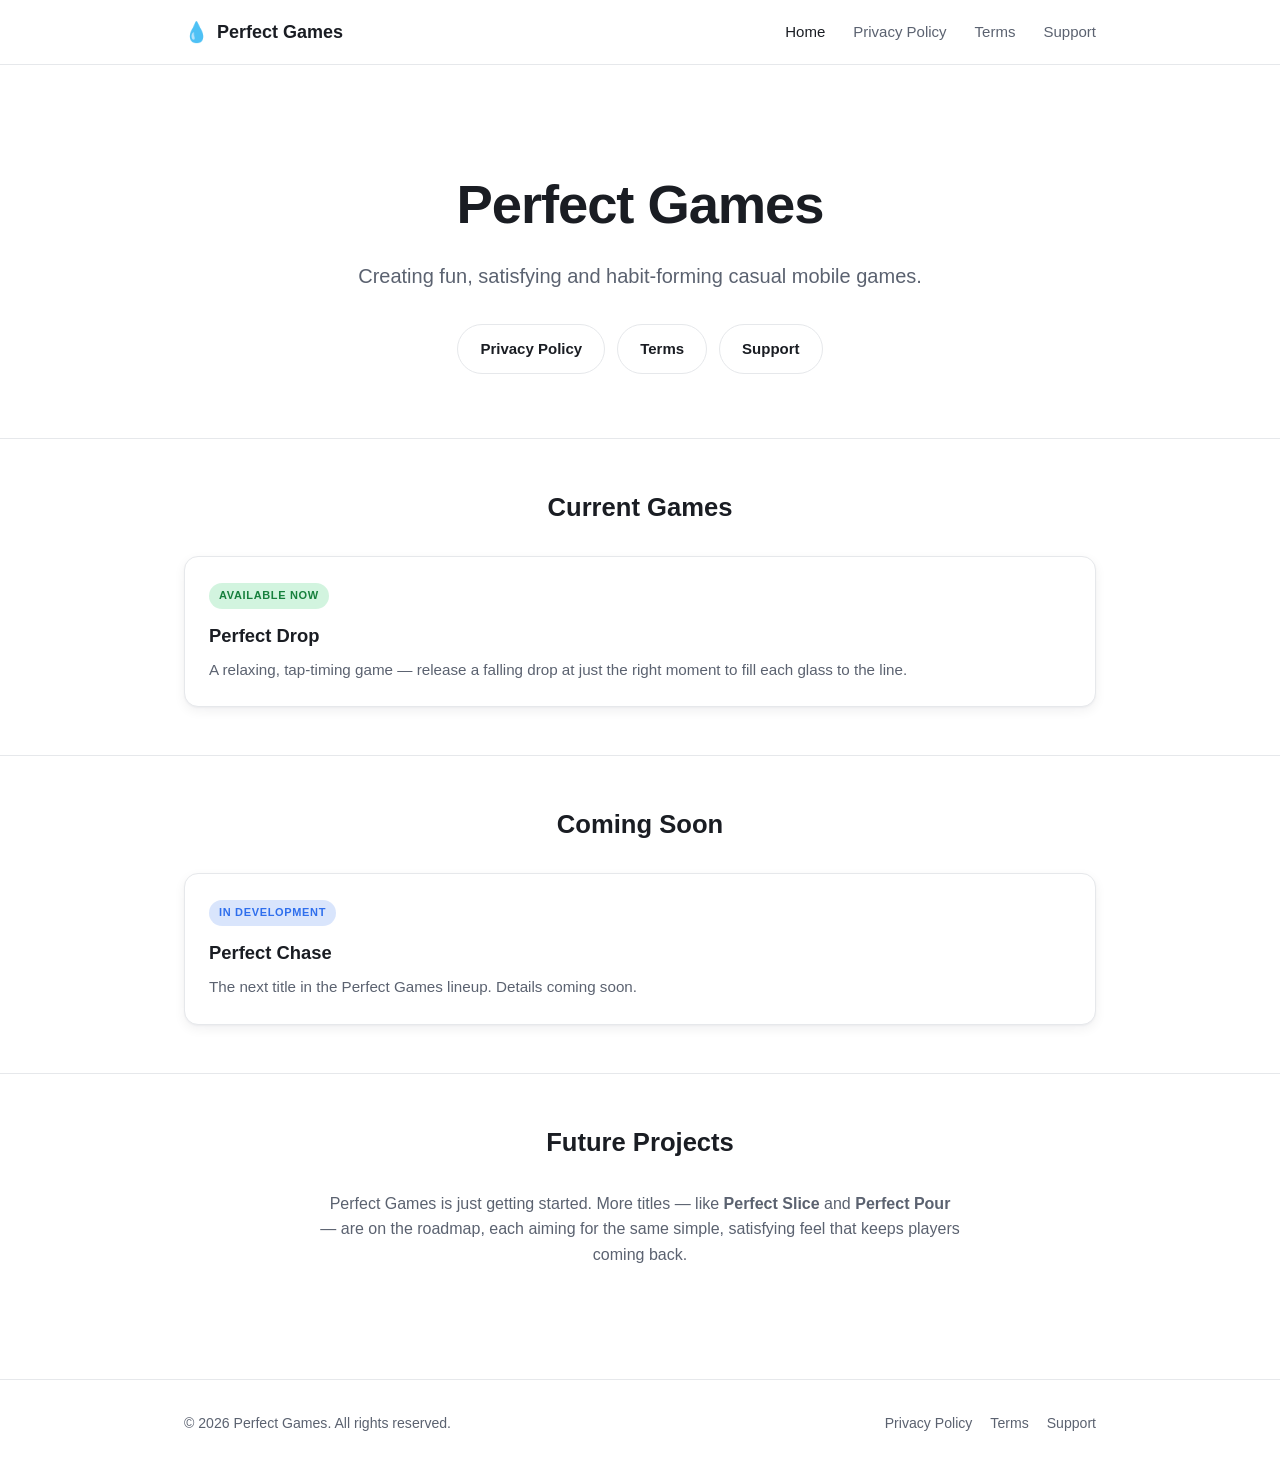
==== index.html @ cbe102f3 "Initial commit: Perfect Games studio website (homepage, privacy, terms, support)" ====
<!DOCTYPE html>
<html lang="en">
<head>
<meta charset="UTF-8" />
<meta name="viewport" content="width=device-width, initial-scale=1.0" />
<title>Perfect Games — Fun, Satisfying, Habit-Forming Mobile Games</title>
<meta name="description" content="Perfect Games is an indie mobile game studio creating fun, satisfying and habit-forming casual games, including Perfect Drop." />
<meta name="robots" content="index, follow" />
<link rel="canonical" href="https://YOUR_GITHUB_USERNAME.github.io/perfect-games-site/" />

<!-- Open Graph -->
<meta property="og:type" content="website" />
<meta property="og:title" content="Perfect Games" />
<meta property="og:description" content="Creating fun, satisfying and habit-forming casual mobile games." />
<meta property="og:url" content="https://YOUR_GITHUB_USERNAME.github.io/perfect-games-site/" />
<meta property="og:image" content="https://YOUR_GITHUB_USERNAME.github.io/perfect-games-site/assets/og-image.png" />
<meta property="og:site_name" content="Perfect Games" />

<!-- Twitter -->
<meta name="twitter:card" content="summary_large_image" />
<meta name="twitter:title" content="Perfect Games" />
<meta name="twitter:description" content="Creating fun, satisfying and habit-forming casual mobile games." />
<meta name="twitter:image" content="https://YOUR_GITHUB_USERNAME.github.io/perfect-games-site/assets/og-image.png" />

<link rel="icon" type="image/svg+xml" href="assets/favicon.svg" />
<link rel="stylesheet" href="css/style.css" />
</head>
<body data-page="home">

<header class="navbar">
  <div class="wrap">
    <a class="brand" href="index.html"><span class="drop">💧</span> Perfect Games</a>
    <nav class="nav-links">
      <a href="index.html" data-page="home">Home</a>
      <a href="privacy/index.html" data-page="privacy">Privacy Policy</a>
      <a href="terms/index.html" data-page="terms">Terms</a>
      <a href="support/index.html" data-page="support">Support</a>
    </nav>
    <button class="nav-toggle" aria-label="Toggle navigation" aria-expanded="false">☰</button>
  </div>
</header>

<main>
  <section class="hero">
    <div class="wrap">
      <h1>Perfect Games</h1>
      <p class="subtitle">Creating fun, satisfying and habit-forming casual mobile games.</p>
      <div class="hero-actions">
        <a class="btn btn-secondary" href="privacy/index.html">Privacy Policy</a>
        <a class="btn btn-secondary" href="terms/index.html">Terms</a>
        <a class="btn btn-secondary" href="support/index.html">Support</a>
      </div>
    </div>
  </section>

  <section>
    <div class="wrap">
      <h2 class="section-title">Current Games</h2>
      <div class="card-grid">
        <div class="card">
          <span class="badge badge-live">Available now</span>
          <h3>Perfect Drop</h3>
          <p>A relaxing, tap-timing game — release a falling drop at just the right moment to fill each glass to the line.</p>
        </div>
      </div>
    </div>
  </section>

  <section>
    <div class="wrap">
      <h2 class="section-title">Coming Soon</h2>
      <div class="card-grid">
        <div class="card">
          <span class="badge badge-soon">In development</span>
          <h3>Perfect Chase</h3>
          <p>The next title in the Perfect Games lineup. Details coming soon.</p>
        </div>
      </div>
    </div>
  </section>

  <section>
    <div class="wrap">
      <h2 class="section-title">Future Projects</h2>
      <p style="text-align:center; color: var(--text-muted); max-width: 640px; margin: 0 auto;">
        Perfect Games is just getting started. More titles — like <strong>Perfect Slice</strong> and
        <strong>Perfect Pour</strong> — are on the roadmap, each aiming for the same simple, satisfying
        feel that keeps players coming back.
      </p>
    </div>
  </section>
</main>

<footer>
  <div class="wrap">
    <span>© 2026 Perfect Games. All rights reserved.</span>
    <div class="footer-links">
      <a href="privacy/index.html">Privacy Policy</a>
      <a href="terms/index.html">Terms</a>
      <a href="support/index.html">Support</a>
    </div>
  </div>
</footer>

<script src="js/main.js"></script>
</body>
</html>
---- css/style.css ----
/* =========================================================
   Perfect Games — shared stylesheet
   Plain CSS, no build step. Edit the variables below to
   re-brand the whole site (see README "Customize branding").
   ========================================================= */

:root {
  --bg: #ffffff;
  --bg-alt: #f6f7f9;
  --text: #1a1d23;
  --text-muted: #5b6270;
  --border: #e6e8eb;
  --accent: #2f6fed;
  --accent-hover: #1f56c4;
  --accent-contrast: #ffffff;
  --card-bg: #ffffff;
  --code-bg: #f0f1f4;
  --radius: 14px;
  --shadow: 0 1px 2px rgba(16, 24, 40, 0.04), 0 4px 12px rgba(16, 24, 40, 0.06);
  --max-width: 960px;
}

@media (prefers-color-scheme: dark) {
  :root {
    --bg: #0e1015;
    --bg-alt: #14161d;
    --text: #e9eaee;
    --text-muted: #9aa0ac;
    --border: #262a34;
    --accent: #5b8dff;
    --accent-hover: #7ba0ff;
    --accent-contrast: #0e1015;
    --card-bg: #171a22;
    --code-bg: #1c2029;
    --shadow: 0 1px 2px rgba(0, 0, 0, 0.4), 0 8px 24px rgba(0, 0, 0, 0.35);
  }
}

* {
  box-sizing: border-box;
}

html {
  scroll-behavior: smooth;
}

body {
  margin: 0;
  background: var(--bg);
  color: var(--text);
  font-family: -apple-system, BlinkMacSystemFont, "Segoe UI", Roboto, Helvetica,
    Arial, sans-serif, "Apple Color Emoji", "Segoe UI Emoji";
  line-height: 1.6;
  -webkit-font-smoothing: antialiased;
  transition: background-color 0.2s ease, color 0.2s ease;
}

a {
  color: var(--accent);
  text-decoration: none;
}

a:hover {
  text-decoration: underline;
}

img {
  max-width: 100%;
}

/* ---------- Layout ---------- */

.wrap {
  max-width: var(--max-width);
  margin: 0 auto;
  padding: 0 24px;
}

main {
  padding-bottom: 64px;
}

/* ---------- Navbar ---------- */

.navbar {
  position: sticky;
  top: 0;
  z-index: 50;
  background: color-mix(in srgb, var(--bg) 85%, transparent);
  backdrop-filter: saturate(180%) blur(10px);
  border-bottom: 1px solid var(--border);
}

.navbar .wrap {
  display: flex;
  align-items: center;
  justify-content: space-between;
  height: 64px;
}

.brand {
  display: flex;
  align-items: center;
  gap: 8px;
  font-weight: 700;
  font-size: 18px;
  color: var(--text);
}

.brand:hover {
  text-decoration: none;
  opacity: 0.85;
}

.brand .drop {
  font-size: 20px;
}

.nav-links {
  display: flex;
  align-items: center;
  gap: 28px;
}

.nav-links a {
  color: var(--text-muted);
  font-weight: 500;
  font-size: 15px;
}

.nav-links a:hover,
.nav-links a.active {
  color: var(--text);
  text-decoration: none;
}

.nav-toggle {
  display: none;
  background: none;
  border: 1px solid var(--border);
  border-radius: 8px;
  padding: 8px 10px;
  color: var(--text);
  cursor: pointer;
}

@media (max-width: 640px) {
  .nav-toggle {
    display: inline-flex;
  }

  .nav-links {
    position: absolute;
    top: 64px;
    left: 0;
    right: 0;
    background: var(--bg);
    border-bottom: 1px solid var(--border);
    flex-direction: column;
    align-items: flex-start;
    gap: 0;
    padding: 8px 24px 16px;
    display: none;
  }

  .nav-links.open {
    display: flex;
  }

  .nav-links a {
    padding: 10px 0;
    width: 100%;
  }
}

/* ---------- Hero ---------- */

.hero {
  padding: 96px 0 64px;
  text-align: center;
}

.hero h1 {
  font-size: clamp(2.2rem, 5vw, 3.4rem);
  margin: 0 0 12px;
  letter-spacing: -0.02em;
}

.hero p.subtitle {
  font-size: clamp(1.05rem, 2vw, 1.25rem);
  color: var(--text-muted);
  max-width: 640px;
  margin: 0 auto 32px;
}

.hero-actions {
  display: flex;
  gap: 12px;
  justify-content: center;
  flex-wrap: wrap;
}

/* ---------- Buttons ---------- */

.btn {
  display: inline-flex;
  align-items: center;
  justify-content: center;
  gap: 8px;
  padding: 12px 22px;
  border-radius: 999px;
  font-weight: 600;
  font-size: 15px;
  border: 1px solid transparent;
  cursor: pointer;
}

.btn:hover {
  text-decoration: none;
}

.btn-primary {
  background: var(--accent);
  color: var(--accent-contrast);
}

.btn-primary:hover {
  background: var(--accent-hover);
}

.btn-secondary {
  background: transparent;
  color: var(--text);
  border-color: var(--border);
}

.btn-secondary:hover {
  border-color: var(--accent);
  color: var(--accent);
}

/* ---------- Sections & cards ---------- */

section {
  padding: 48px 0;
}

section + section {
  border-top: 1px solid var(--border);
}

h2.section-title {
  font-size: 1.6rem;
  margin: 0 0 28px;
  text-align: center;
}

.card-grid {
  display: grid;
  grid-template-columns: repeat(auto-fit, minmax(240px, 1fr));
  gap: 20px;
}

.card {
  background: var(--card-bg);
  border: 1px solid var(--border);
  border-radius: var(--radius);
  padding: 24px;
  box-shadow: var(--shadow);
}

.card .badge {
  display: inline-block;
  font-size: 11px;
  font-weight: 700;
  letter-spacing: 0.06em;
  text-transform: uppercase;
  padding: 4px 10px;
  border-radius: 999px;
  margin-bottom: 12px;
}

.badge-live {
  background: color-mix(in srgb, #22c55e 20%, transparent);
  color: #17803d;
}

.badge-soon {
  background: color-mix(in srgb, var(--accent) 18%, transparent);
  color: var(--accent);
}

@media (prefers-color-scheme: dark) {
  .badge-live {
    color: #4ade80;
  }
}

.card h3 {
  margin: 0 0 8px;
  font-size: 1.15rem;
}

.card p {
  margin: 0;
  color: var(--text-muted);
  font-size: 0.95rem;
}

/* ---------- Legal / content pages ---------- */

.page-header {
  padding: 56px 0 24px;
  border-bottom: 1px solid var(--border);
}

.page-header h1 {
  margin: 0 0 8px;
  font-size: 2.1rem;
  letter-spacing: -0.01em;
}

.page-header .meta {
  color: var(--text-muted);
  font-size: 0.9rem;
}

.content {
  padding-top: 32px;
}

.content h2 {
  font-size: 1.3rem;
  margin: 40px 0 12px;
}

.content h2:first-child {
  margin-top: 0;
}

.content h3 {
  font-size: 1.05rem;
  margin: 24px 0 8px;
}

.content p,
.content li {
  color: var(--text);
}

.content ul {
  padding-left: 22px;
}

.content li + li {
  margin-top: 6px;
}

.note {
  background: var(--bg-alt);
  border: 1px solid var(--border);
  border-radius: var(--radius);
  padding: 16px 20px;
  font-size: 0.92rem;
  color: var(--text-muted);
  margin: 24px 0;
}

code {
  background: var(--code-bg);
  padding: 2px 6px;
  border-radius: 6px;
  font-size: 0.9em;
}

table {
  width: 100%;
  border-collapse: collapse;
  margin: 16px 0;
  font-size: 0.92rem;
}

th,
td {
  text-align: left;
  padding: 10px 12px;
  border-bottom: 1px solid var(--border);
}

th {
  color: var(--text-muted);
  font-weight: 600;
}

/* ---------- Support page ---------- */

.contact-grid {
  display: grid;
  grid-template-columns: repeat(auto-fit, minmax(220px, 1fr));
  gap: 16px;
  margin: 24px 0 8px;
}

.contact-card {
  background: var(--card-bg);
  border: 1px solid var(--border);
  border-radius: var(--radius);
  padding: 20px;
}

.contact-card h3 {
  margin: 0 0 6px;
  font-size: 1rem;
}

.contact-card a {
  font-weight: 600;
}

.faq-item {
  border-bottom: 1px solid var(--border);
  padding: 18px 0;
}

.faq-item:first-child {
  border-top: 1px solid var(--border);
}

.faq-item h3 {
  margin: 0 0 6px;
  font-size: 1rem;
}

.faq-item p {
  margin: 0;
  color: var(--text-muted);
}

/* ---------- Footer ---------- */

footer {
  border-top: 1px solid var(--border);
  padding: 32px 0;
}

footer .wrap {
  display: flex;
  flex-wrap: wrap;
  gap: 12px;
  align-items: center;
  justify-content: space-between;
  color: var(--text-muted);
  font-size: 0.88rem;
}

footer .footer-links {
  display: flex;
  gap: 18px;
  flex-wrap: wrap;
}

footer .footer-links a {
  color: var(--text-muted);
}

footer .footer-links a:hover {
  color: var(--text);
}
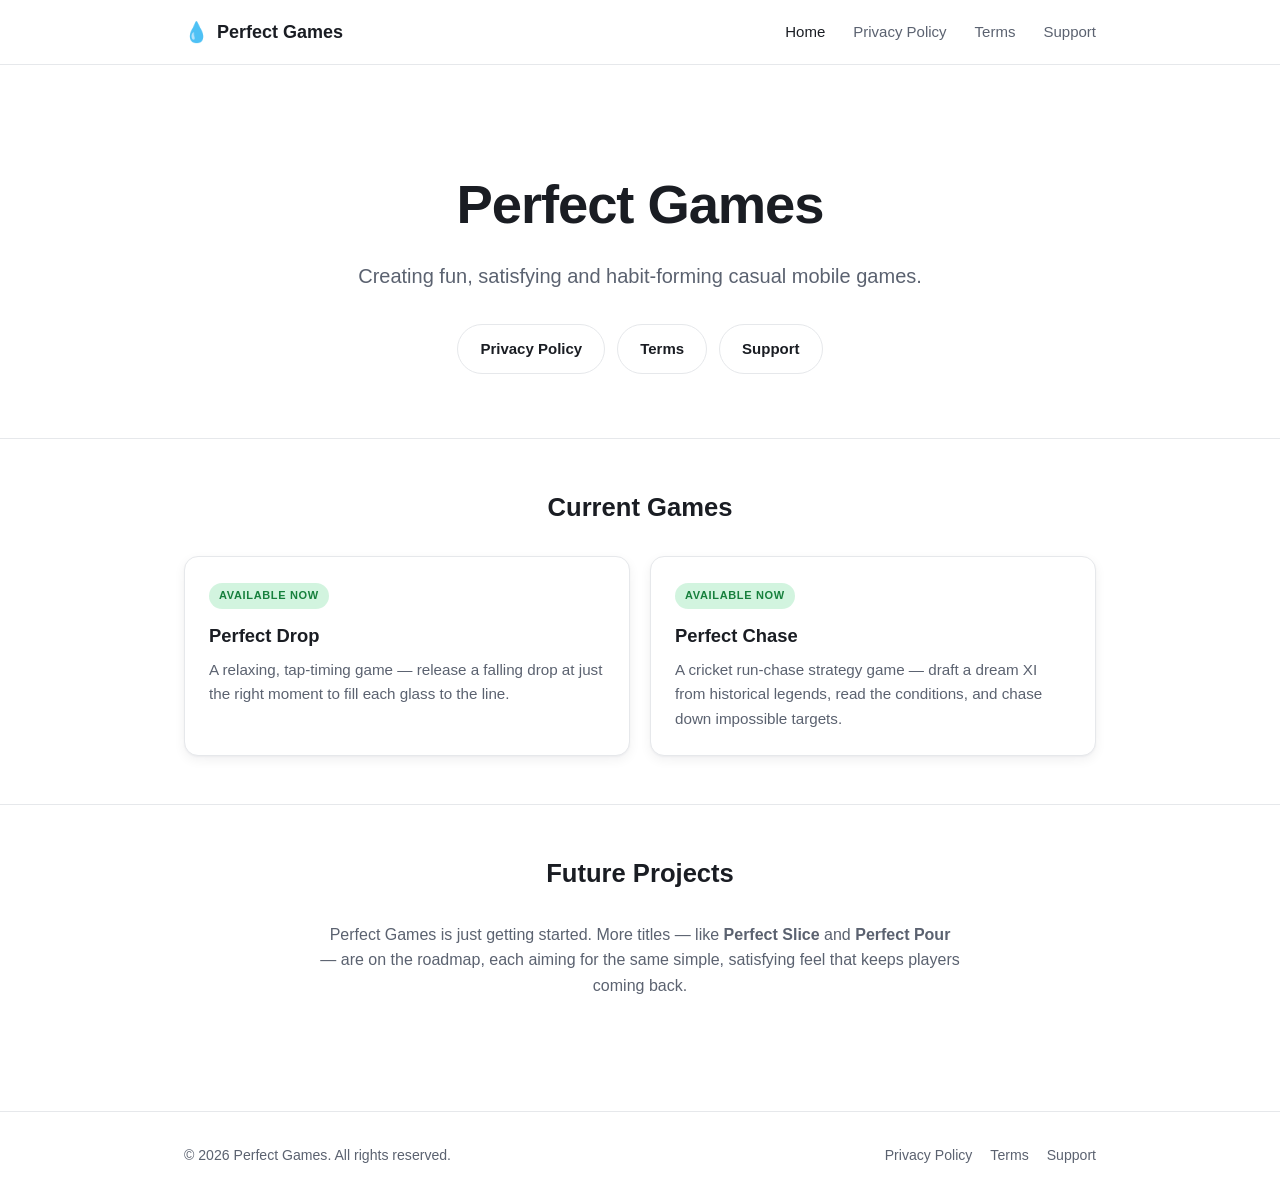
==== commit bad88b21: "Add data deletion/retention policies, real-player-names disclaimer, promote Perfect Chase to live Pr" ====
--- a/index.html
+++ b/index.html
@@ -6,21 +6,21 @@
 <title>Perfect Games — Fun, Satisfying, Habit-Forming Mobile Games</title>
 <meta name="description" content="Perfect Games is an indie mobile game studio creating fun, satisfying and habit-forming casual games, including Perfect Drop." />
 <meta name="robots" content="index, follow" />
-<link rel="canonical" href="https://YOUR_GITHUB_USERNAME.github.io/perfect-games-site/" />
+<link rel="canonical" href="https://actuallyab.github.io/perfect-games-site/" />
 
 <!-- Open Graph -->
 <meta property="og:type" content="website" />
 <meta property="og:title" content="Perfect Games" />
 <meta property="og:description" content="Creating fun, satisfying and habit-forming casual mobile games." />
-<meta property="og:url" content="https://YOUR_GITHUB_USERNAME.github.io/perfect-games-site/" />
-<meta property="og:image" content="https://YOUR_GITHUB_USERNAME.github.io/perfect-games-site/assets/og-image.png" />
+<meta property="og:url" content="https://actuallyab.github.io/perfect-games-site/" />
+<meta property="og:image" content="https://actuallyab.github.io/perfect-games-site/assets/og-image.png" />
 <meta property="og:site_name" content="Perfect Games" />
 
 <!-- Twitter -->
 <meta name="twitter:card" content="summary_large_image" />
 <meta name="twitter:title" content="Perfect Games" />
 <meta name="twitter:description" content="Creating fun, satisfying and habit-forming casual mobile games." />
-<meta name="twitter:image" content="https://YOUR_GITHUB_USERNAME.github.io/perfect-games-site/assets/og-image.png" />
+<meta name="twitter:image" content="https://actuallyab.github.io/perfect-games-site/assets/og-image.png" />
 
 <link rel="icon" type="image/svg+xml" href="assets/favicon.svg" />
 <link rel="stylesheet" href="css/style.css" />
@@ -62,18 +62,10 @@
           <h3>Perfect Drop</h3>
           <p>A relaxing, tap-timing game — release a falling drop at just the right moment to fill each glass to the line.</p>
         </div>
-      </div>
-    </div>
-  </section>
-
-  <section>
-    <div class="wrap">
-      <h2 class="section-title">Coming Soon</h2>
-      <div class="card-grid">
         <div class="card">
-          <span class="badge badge-soon">In development</span>
+          <span class="badge badge-live">Available now</span>
           <h3>Perfect Chase</h3>
-          <p>The next title in the Perfect Games lineup. Details coming soon.</p>
+          <p>A cricket run-chase strategy game — draft a dream XI from historical legends, read the conditions, and chase down impossible targets.</p>
         </div>
       </div>
     </div>
